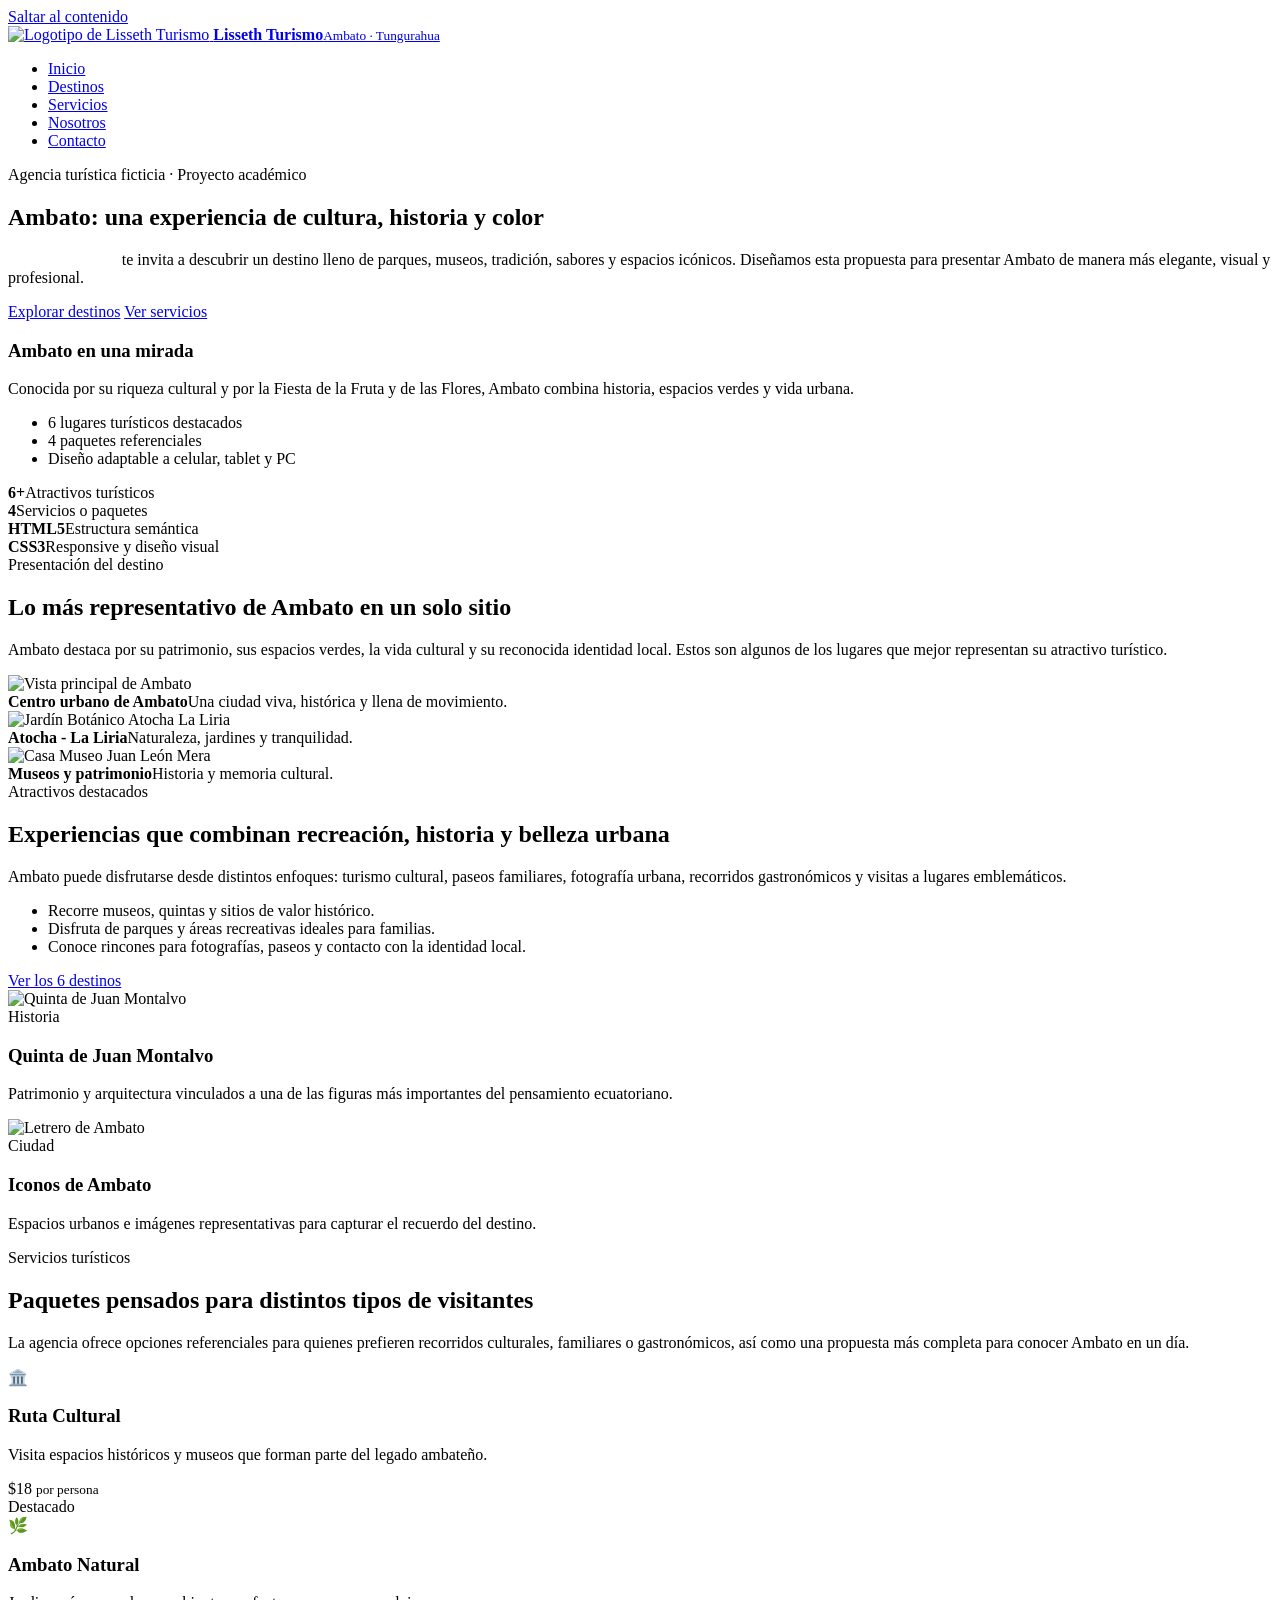
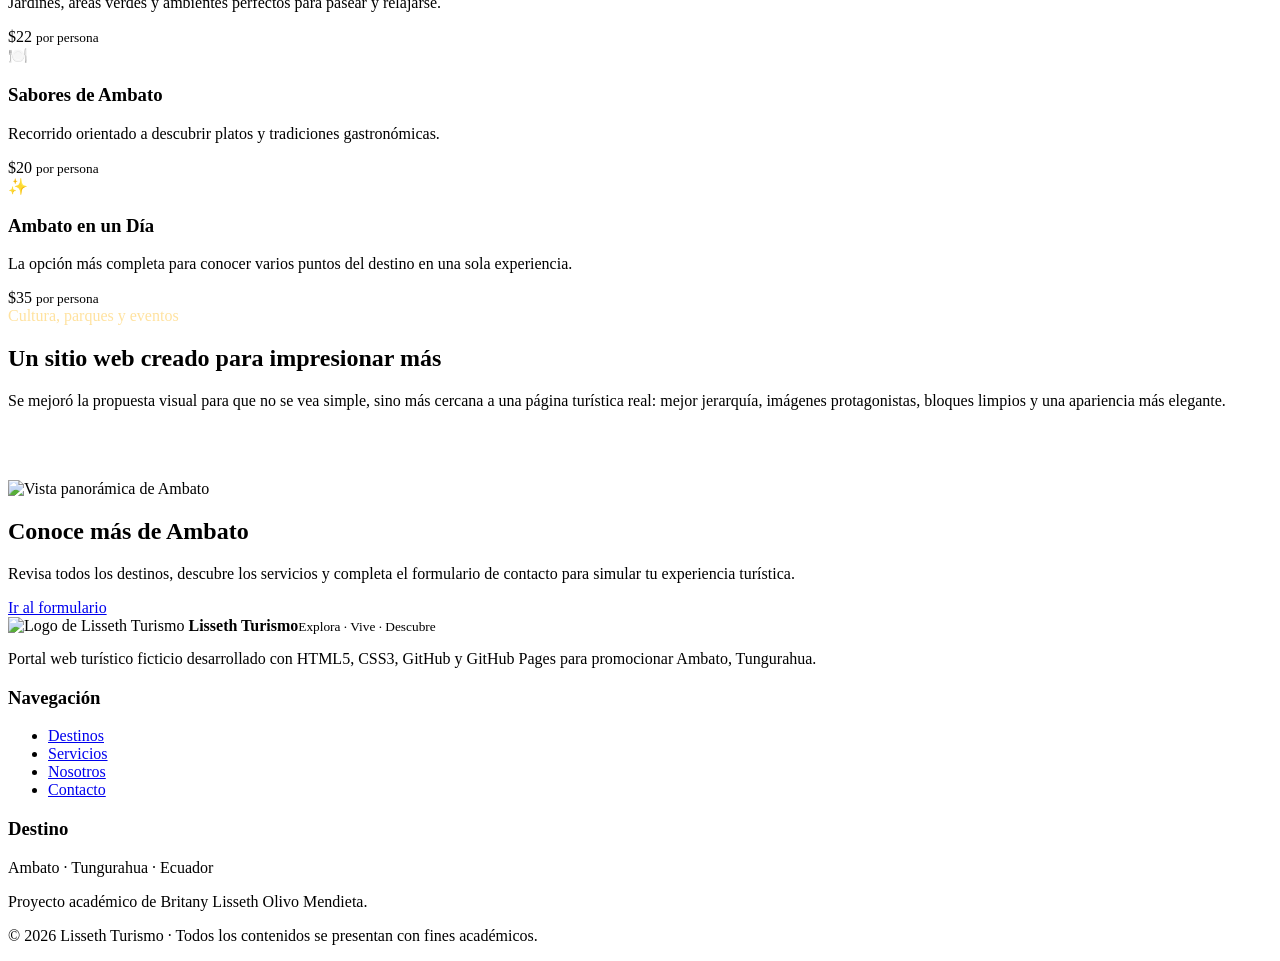
==== index.html @ 4e4e035d "Add files via upload" ====
<!DOCTYPE html>
<html lang="es">
<head>
  <meta charset="UTF-8">
  <meta name="viewport" content="width=device-width, initial-scale=1.0">
  <meta name="description" content="Lisseth Turismo, agencia turística ficticia enfocada en Ambato, Tungurahua. Explora cultura, parques, gastronomía, museos y eventos.">
  <title>Lisseth Turismo | Inicio</title>
  <link rel="icon" href="images/logo.png" type="image/png">
  <link rel="stylesheet" href="css/styles.css">
</head>
<body>
  <a class="skip-link" href="#contenido">Saltar al contenido</a>
  <header class="site-header">
    <div class="container navbar">
      <a class="brand" href="index.html" aria-label="Ir al inicio de Lisseth Turismo">
        <img src="images/logo.png" alt="Logotipo de Lisseth Turismo">
        <span><strong>Lisseth Turismo</strong><small>Ambato · Tungurahua</small></span>
      </a>
      <nav aria-label="Navegación principal">
        <ul class="nav-links">
          <li><a class="active" href="index.html">Inicio</a></li>
          <li><a href="destinos.html">Destinos</a></li>
          <li><a href="servicios.html">Servicios</a></li>
          <li><a href="nosotros.html">Nosotros</a></li>
          <li><a href="contacto.html">Contacto</a></li>
        </ul>
      </nav>
    </div>
  </header>

  <main id="contenido">
    <section class="hero-home">
      <div class="container hero-grid">
        <div>
          <span class="hero-badge">Agencia turística ficticia · Proyecto académico</span>
          <h1>Ambato: una experiencia de <span>cultura, historia y color</span></h1>
          <p><strong style="color:#fff;">Lisseth Turismo</strong> te invita a descubrir un destino lleno de parques, museos, tradición, sabores y espacios icónicos. Diseñamos esta propuesta para presentar Ambato de manera más elegante, visual y profesional.</p>
          <div class="hero-actions">
            <a class="btn btn-primary" href="destinos.html">Explorar destinos</a>
            <a class="btn btn-outline" href="servicios.html">Ver servicios</a>
          </div>
        </div>
        <aside class="hero-panel">
          <h3>Ambato en una mirada</h3>
          <p>Conocida por su riqueza cultural y por la Fiesta de la Fruta y de las Flores, Ambato combina historia, espacios verdes y vida urbana.</p>
          <ul>
            <li>6 lugares turísticos destacados</li>
            <li>4 paquetes referenciales</li>
            <li>Diseño adaptable a celular, tablet y PC</li>
          </ul>
        </aside>
      </div>
    </section>

    <section class="stats-wrap" aria-label="Resumen del destino">
      <div class="container stats-grid">
        <article class="stat-card"><strong>6+</strong><span>Atractivos turísticos</span></article>
        <article class="stat-card"><strong>4</strong><span>Servicios o paquetes</span></article>
        <article class="stat-card"><strong>HTML5</strong><span>Estructura semántica</span></article>
        <article class="stat-card"><strong>CSS3</strong><span>Responsive y diseño visual</span></article>
      </div>
    </section>

    <section class="section">
      <div class="container">
        <div class="section-heading">
          <span class="eyebrow">Presentación del destino</span>
          <h2>Lo más representativo de Ambato en un solo sitio</h2>
          <p class="lead">Ambato destaca por su patrimonio, sus espacios verdes, la vida cultural y su reconocida identidad local. Estos son algunos de los lugares que mejor representan su atractivo turístico.</p>
        </div>

        <div class="gallery-grid">
          <article class="gallery-tile large">
            <img src="images/hero.webp" alt="Vista principal de Ambato">
            <div class="overlay"><strong>Centro urbano de Ambato</strong><span>Una ciudad viva, histórica y llena de movimiento.</span></div>
          </article>
          <article class="gallery-tile">
            <img src="images/destino1.webp" alt="Jardín Botánico Atocha La Liria">
            <div class="overlay"><strong>Atocha - La Liria</strong><span>Naturaleza, jardines y tranquilidad.</span></div>
          </article>
          <article class="gallery-tile">
            <img src="images/destino2.webp" alt="Casa Museo Juan León Mera">
            <div class="overlay"><strong>Museos y patrimonio</strong><span>Historia y memoria cultural.</span></div>
          </article>
        </div>
      </div>
    </section>

    <section class="section section-soft">
      <div class="container two-col">
        <div>
          <span class="eyebrow">Atractivos destacados</span>
          <h2>Experiencias que combinan recreación, historia y belleza urbana</h2>
          <p class="lead">Ambato puede disfrutarse desde distintos enfoques: turismo cultural, paseos familiares, fotografía urbana, recorridos gastronómicos y visitas a lugares emblemáticos.</p>
          <ul class="check-list">
            <li>Recorre museos, quintas y sitios de valor histórico.</li>
            <li>Disfruta de parques y áreas recreativas ideales para familias.</li>
            <li>Conoce rincones para fotografías, paseos y contacto con la identidad local.</li>
          </ul>
          <a class="btn btn-navy" href="destinos.html">Ver los 6 destinos</a>
        </div>
        <div class="grid-3" style="grid-template-columns:1fr; gap:18px;">
          <article class="card destination-card">
            <div class="card-image"><img src="images/destino3.webp" alt="Quinta de Juan Montalvo"></div>
            <div class="card-content"><span class="card-tag">Historia</span><h3>Quinta de Juan Montalvo</h3><p>Patrimonio y arquitectura vinculados a una de las figuras más importantes del pensamiento ecuatoriano.</p></div>
          </article>
          <article class="card destination-card">
            <div class="card-image"><img src="images/destino6.webp" alt="Letrero de Ambato"></div>
            <div class="card-content"><span class="card-tag">Ciudad</span><h3>Iconos de Ambato</h3><p>Espacios urbanos e imágenes representativas para capturar el recuerdo del destino.</p></div>
          </article>
        </div>
      </div>
    </section>

    <section class="section section-light">
      <div class="container">
        <div class="section-heading">
          <span class="eyebrow">Servicios turísticos</span>
          <h2>Paquetes pensados para distintos tipos de visitantes</h2>
          <p class="lead">La agencia ofrece opciones referenciales para quienes prefieren recorridos culturales, familiares o gastronómicos, así como una propuesta más completa para conocer Ambato en un día.</p>
        </div>
        <div class="grid-4">
          <article class="service-card">
            <div class="feature-icon">🏛️</div>
            <h3>Ruta Cultural</h3>
            <p>Visita espacios históricos y museos que forman parte del legado ambateño.</p>
            <div class="price">$18 <small>por persona</small></div>
          </article>
          <article class="service-card featured">
            <span class="popular">Destacado</span>
            <div class="feature-icon">🌿</div>
            <h3>Ambato Natural</h3>
            <p>Jardines, áreas verdes y ambientes perfectos para pasear y relajarse.</p>
            <div class="price">$22 <small>por persona</small></div>
          </article>
          <article class="service-card">
            <div class="feature-icon">🍽️</div>
            <h3>Sabores de Ambato</h3>
            <p>Recorrido orientado a descubrir platos y tradiciones gastronómicas.</p>
            <div class="price">$20 <small>por persona</small></div>
          </article>
          <article class="service-card">
            <div class="feature-icon">✨</div>
            <h3>Ambato en un Día</h3>
            <p>La opción más completa para conocer varios puntos del destino en una sola experiencia.</p>
            <div class="price">$35 <small>por persona</small></div>
          </article>
        </div>
      </div>
    </section>

    <section class="section">
      <div class="container two-col">
        <div class="promo-panel">
          <span class="eyebrow" style="color:#ffe29f;">Cultura, parques y eventos</span>
          <h2>Un sitio web creado para impresionar más</h2>
          <p>Se mejoró la propuesta visual para que no se vea simple, sino más cercana a una página turística real: mejor jerarquía, imágenes protagonistas, bloques limpios y una apariencia más elegante.</p>
          <ul class="check-list" style="margin-bottom:0;">
            <li style="color:#fff;">Menos figuras redondeadas y más limpieza visual.</li>
            <li style="color:#fff;">Secciones más serias y profesionales.</li>
            <li style="color:#fff;">Mejor protagonismo de las fotografías reales.</li>
          </ul>
        </div>
        <div class="media-panel">
          <img src="images/destino5.webp" alt="Vista panorámica de Ambato">
        </div>
      </div>
    </section>

    <section class="cta">
      <div class="container">
        <div class="cta-box">
          <div>
            <h2>Conoce más de Ambato</h2>
            <p>Revisa todos los destinos, descubre los servicios y completa el formulario de contacto para simular tu experiencia turística.</p>
          </div>
          <a class="btn btn-primary" href="contacto.html">Ir al formulario</a>
        </div>
      </div>
    </section>
  </main>

  <footer class="site-footer">
    <div class="container">
      <div class="footer-grid">
        <div>
          <div class="footer-brand">
            <img src="images/logo.png" alt="Logo de Lisseth Turismo">
            <span><strong>Lisseth Turismo</strong><small>Explora · Vive · Descubre</small></span>
          </div>
          <p style="margin-top:15px;">Portal web turístico ficticio desarrollado con HTML5, CSS3, GitHub y GitHub Pages para promocionar Ambato, Tungurahua.</p>
        </div>
        <div>
          <h3>Navegación</h3>
          <ul class="footer-links">
            <li><a href="destinos.html">Destinos</a></li>
            <li><a href="servicios.html">Servicios</a></li>
            <li><a href="nosotros.html">Nosotros</a></li>
            <li><a href="contacto.html">Contacto</a></li>
          </ul>
        </div>
        <div>
          <h3>Destino</h3>
          <p>Ambato · Tungurahua · Ecuador</p>
          <p style="margin-top:10px;">Proyecto académico de Britany Lisseth Olivo Mendieta.</p>
        </div>
      </div>
      <p class="copyright">© 2026 Lisseth Turismo · Todos los contenidos se presentan con fines académicos.</p>
    </div>
  </footer>
</body>
</html>
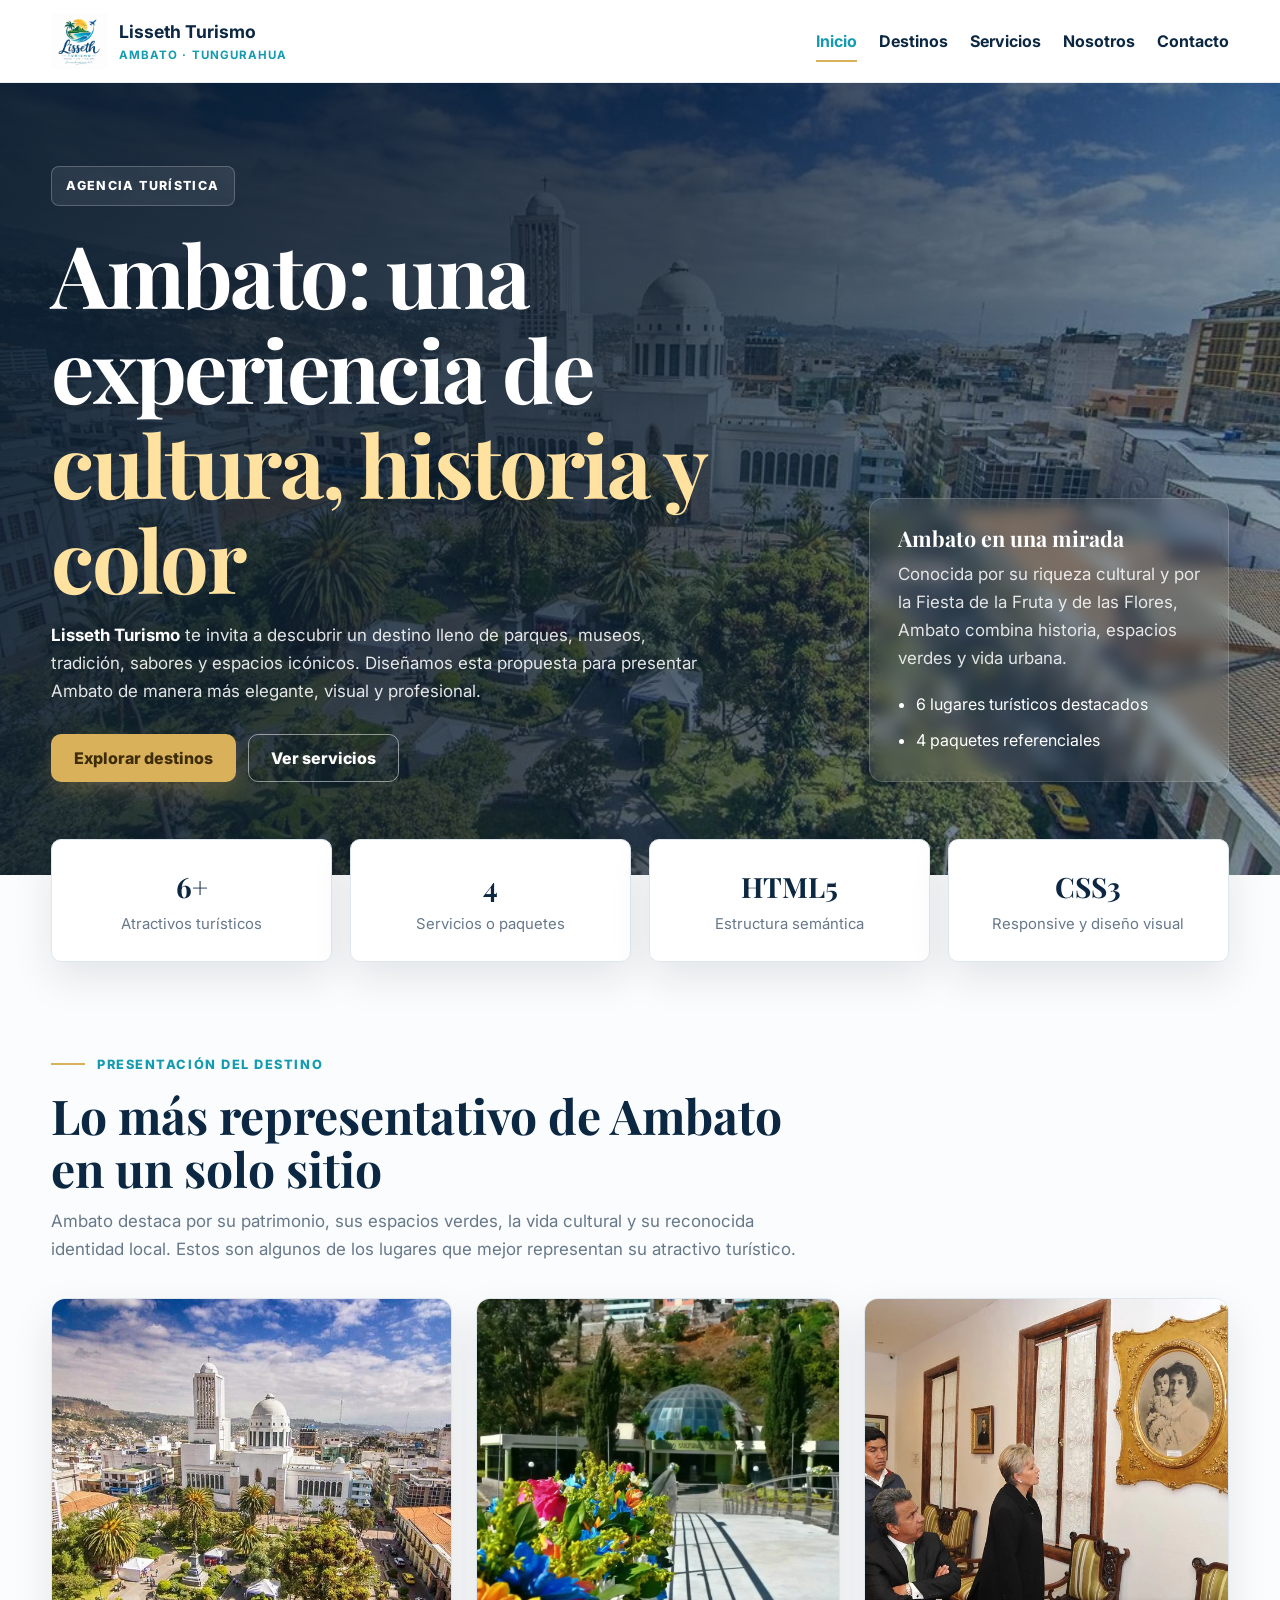
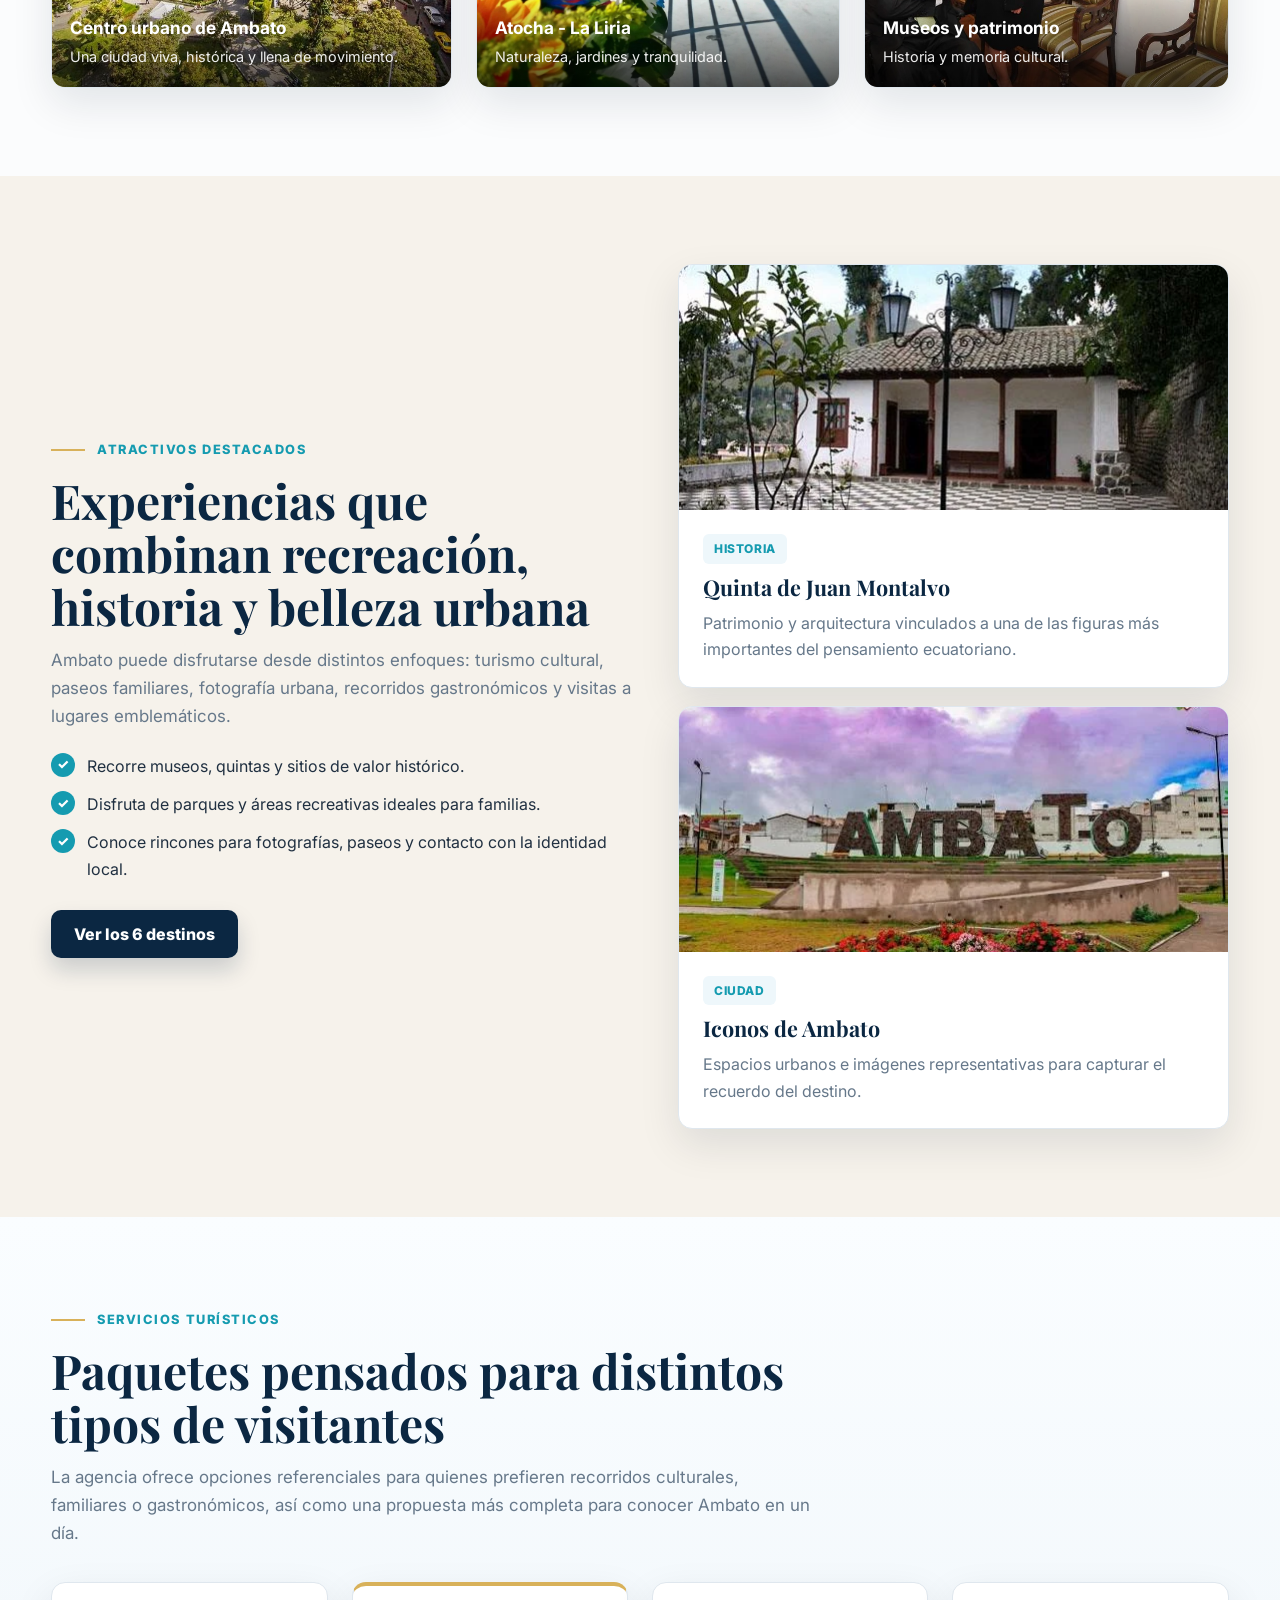
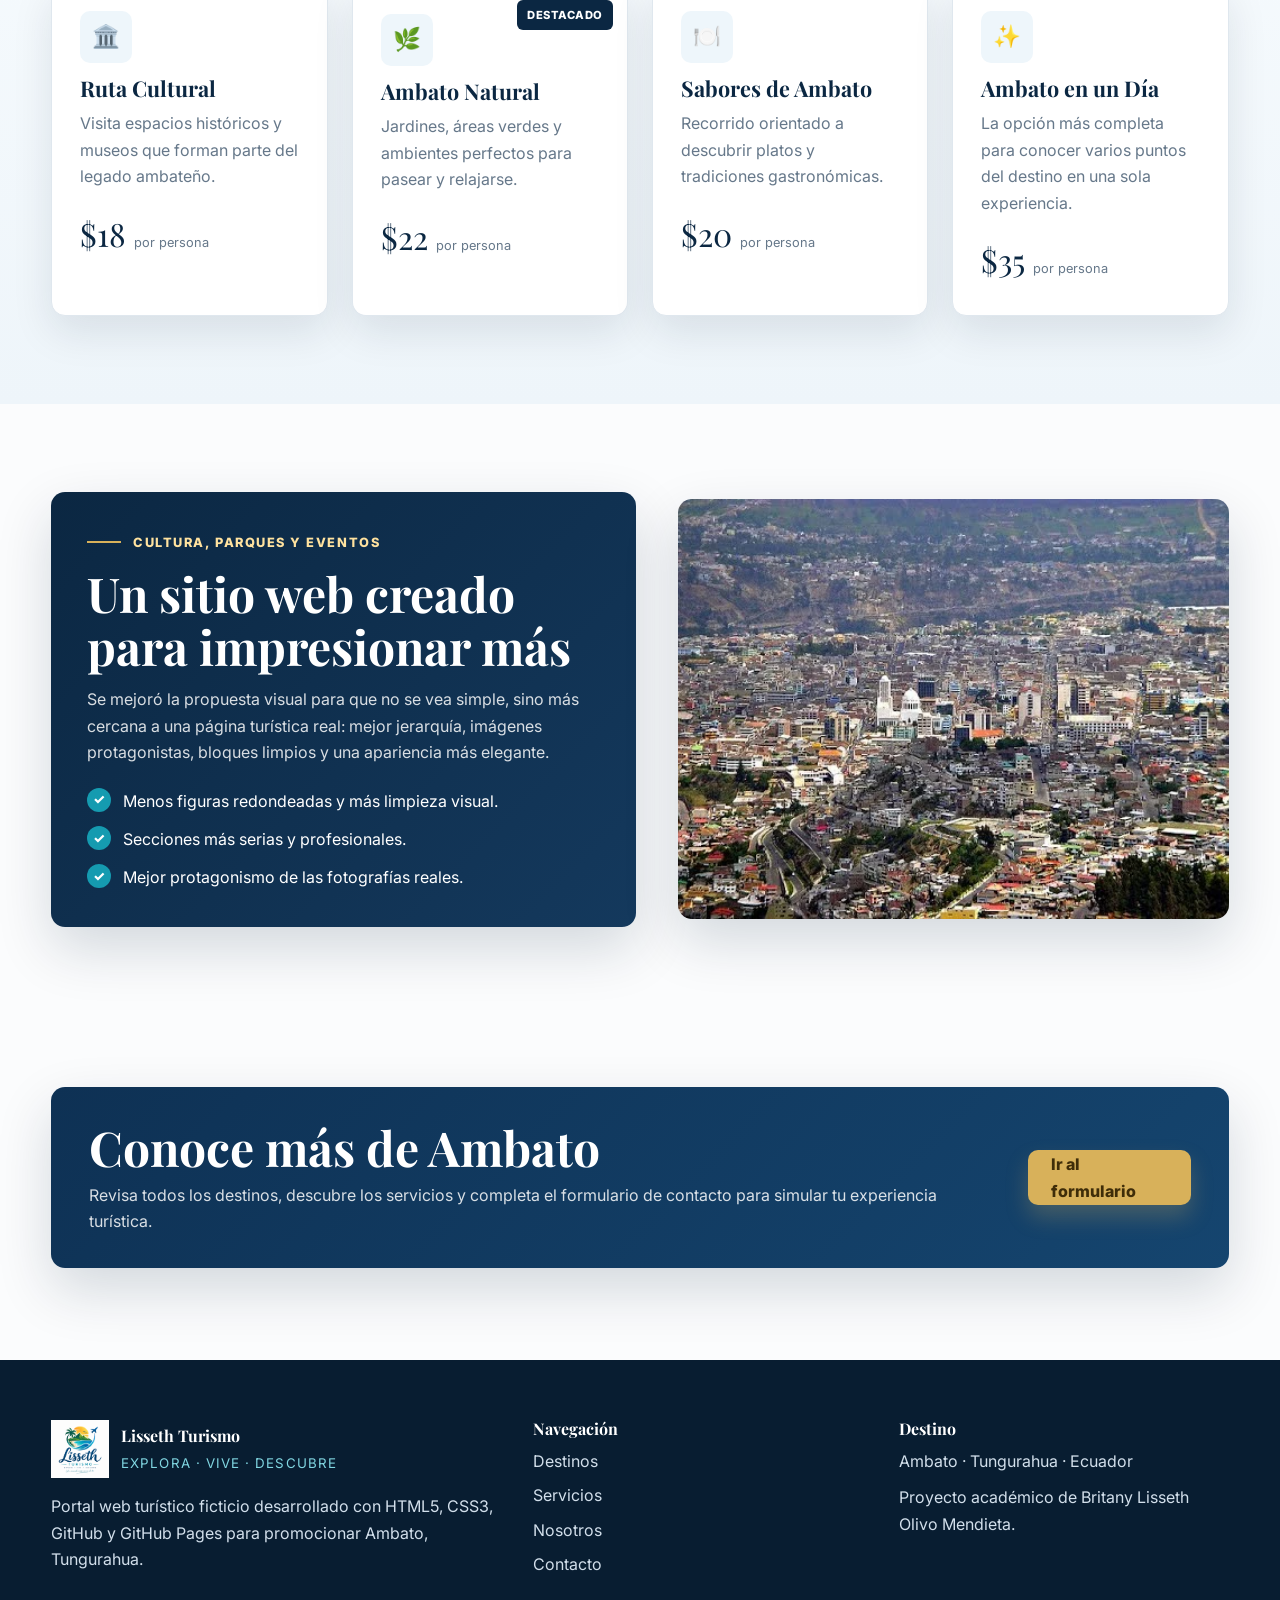
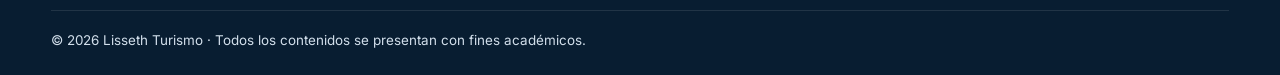
==== commit d53c3585: "Update index.html" ====
--- a/index.html
+++ b/index.html
@@ -32,7 +32,7 @@
     <section class="hero-home">
       <div class="container hero-grid">
         <div>
-          <span class="hero-badge">Agencia turística ficticia · Proyecto académico</span>
+          <span class="hero-badge">Agencia turística </span>
           <h1>Ambato: una experiencia de <span>cultura, historia y color</span></h1>
           <p><strong style="color:#fff;">Lisseth Turismo</strong> te invita a descubrir un destino lleno de parques, museos, tradición, sabores y espacios icónicos. Diseñamos esta propuesta para presentar Ambato de manera más elegante, visual y profesional.</p>
           <div class="hero-actions">
@@ -46,7 +46,6 @@
           <ul>
             <li>6 lugares turísticos destacados</li>
             <li>4 paquetes referenciales</li>
-            <li>Diseño adaptable a celular, tablet y PC</li>
           </ul>
         </aside>
       </div>
--- a/css/styles.css
+++ b/css/styles.css
@@ -0,0 +1,259 @@
+@import url('https://fonts.googleapis.com/css2?family=Inter:wght@400;500;600;700;800&family=Playfair+Display:wght@600;700;800&display=swap');
+
+:root{
+  --navy:#0b2742;
+  --navy-2:#14395d;
+  --teal:#159bb0;
+  --gold:#d8b15a;
+  --sand:#f6f2eb;
+  --white:#ffffff;
+  --text:#203041;
+  --muted:#66788a;
+  --line:#dfe7ee;
+  --shadow:0 16px 40px rgba(7, 30, 53, .10);
+  --shadow-lg:0 22px 55px rgba(7, 30, 53, .16);
+  --radius:14px;
+  --radius-sm:10px;
+  --max:1180px;
+}
+
+*{margin:0;padding:0;box-sizing:border-box}
+html{scroll-behavior:smooth}
+body{
+  font-family:'Inter',Arial,sans-serif;
+  color:var(--text);
+  background:#fbfcfd;
+  line-height:1.65;
+  overflow-x:hidden;
+}
+img{width:100%;display:block;object-fit:cover}
+a{text-decoration:none;color:inherit}
+ul{padding-left:1.15rem}
+p{color:var(--muted)}
+h1,h2,h3,h4{font-family:'Playfair Display',serif;color:var(--navy);line-height:1.1}
+h1{font-size:clamp(2.9rem,7vw,5.4rem)}
+h2{font-size:clamp(2rem,4vw,3rem);margin-bottom:14px}
+h3{font-size:1.35rem;margin-bottom:10px}
+
+.container{width:min(92%,var(--max));margin:0 auto}
+.section{padding:88px 0}
+.section-soft{background:var(--sand)}
+.section-light{background:linear-gradient(180deg,#fafdff,#eef5fa)}
+.section-heading{max-width:760px;margin-bottom:34px}
+.eyebrow{
+  display:inline-block;
+  color:var(--teal);
+  font-size:.8rem;
+  letter-spacing:.12em;
+  text-transform:uppercase;
+  font-weight:800;
+  margin-bottom:14px;
+  position:relative;
+  padding-left:46px;
+}
+.eyebrow::before{
+  content:"";
+  position:absolute;
+  left:0;top:50%;transform:translateY(-50%);
+  width:34px;height:2px;background:var(--gold);
+}
+.lead{font-size:1.06rem;max-width:760px}
+.skip-link{position:absolute;left:-9999px;top:10px;z-index:10000;background:var(--gold);padding:10px 14px;border-radius:8px;font-weight:700;color:#3f2d09}
+.skip-link:focus{left:10px}
+
+.site-header{
+  position:sticky;top:0;z-index:1000;
+  background:rgba(255,255,255,.92);
+  backdrop-filter:blur(10px);
+  border-bottom:1px solid rgba(11,39,66,.08);
+}
+.navbar{min-height:82px;display:flex;align-items:center;justify-content:space-between;gap:20px}
+.brand{display:flex;align-items:center;gap:12px}
+.brand img{width:56px;height:56px;object-fit:contain}
+.brand strong{display:block;font-size:1.1rem;color:var(--navy)}
+.brand small{display:block;color:var(--teal);font-size:.72rem;letter-spacing:.09em;text-transform:uppercase;font-weight:700}
+.nav-links{list-style:none;padding-left:0;display:flex;align-items:center;gap:22px}
+.nav-links a{font-weight:700;color:var(--navy);padding:6px 0;position:relative;transition:.2s ease}
+.nav-links a::after{
+  content:"";position:absolute;left:0;bottom:-5px;width:0;height:2px;background:var(--gold);transition:.25s ease
+}
+.nav-links a:hover::after,.nav-links a.active::after{width:100%}
+.nav-links a:hover,.nav-links a.active{color:var(--teal)}
+
+.btn{
+  display:inline-flex;align-items:center;justify-content:center;min-height:48px;padding:0 22px;border-radius:10px;font-weight:800;border:1px solid transparent;cursor:pointer;transition:.25s ease
+}
+.btn:hover{transform:translateY(-2px)}
+.btn-primary{background:var(--gold);color:#3f2d09;box-shadow:0 12px 22px rgba(216,177,90,.25)}
+.btn-outline{border-color:rgba(255,255,255,.5);color:#fff;background:transparent}
+.btn-outline:hover{background:rgba(255,255,255,.08)}
+.btn-navy{background:var(--navy);color:#fff;box-shadow:0 12px 22px rgba(11,39,66,.18)}
+.btn-navy:hover{background:var(--navy-2)}
+
+a:focus-visible,button:focus-visible,input:focus-visible,select:focus-visible,textarea:focus-visible{
+  outline:3px solid rgba(216,177,90,.45);outline-offset:2px
+}
+
+.hero-home{
+  color:#fff;
+  min-height:88vh;
+  display:grid;align-items:center;
+  background:
+   linear-gradient(110deg, rgba(8,27,46,.92), rgba(8,27,46,.78) 46%, rgba(12,68,104,.38)),
+   url('../images/hero.webp') center/cover no-repeat;
+}
+.hero-grid{
+  display:grid;grid-template-columns:1.15fr .85fr;gap:34px;align-items:end;
+  padding:80px 0 90px
+}
+.hero-badge{
+  display:inline-block;padding:9px 14px;border:1px solid rgba(255,255,255,.22);background:rgba(255,255,255,.08);font-size:.78rem;font-weight:800;text-transform:uppercase;letter-spacing:.11em;margin-bottom:20px;border-radius:8px
+}
+.hero-home h1{color:#fff;margin-bottom:16px;letter-spacing:-.03em}
+.hero-home h1 span{color:#ffe29f}
+.hero-home p{color:rgba(255,255,255,.88);max-width:670px;font-size:1.06rem}
+.hero-actions{display:flex;gap:12px;flex-wrap:wrap;margin-top:28px}
+.hero-panel{
+  justify-self:end;max-width:360px;padding:28px;border:1px solid rgba(255,255,255,.16);background:rgba(255,255,255,.08);backdrop-filter:blur(8px);border-radius:var(--radius);box-shadow:var(--shadow-lg)
+}
+.hero-panel h3{color:#fff}
+.hero-panel p{color:rgba(255,255,255,.85)}
+.hero-panel ul{margin-top:18px;color:#fff}
+.hero-panel li+li{margin-top:10px}
+
+.stats-wrap{margin-top:-36px;position:relative;z-index:5}
+.stats-grid{display:grid;grid-template-columns:repeat(4,1fr);gap:18px}
+.stat-card{
+  background:#fff;border:1px solid var(--line);padding:24px 18px;box-shadow:var(--shadow);border-radius:var(--radius-sm);text-align:center
+}
+.stat-card strong{display:block;font-family:'Playfair Display',serif;color:var(--navy);font-size:1.75rem}
+.stat-card span{font-size:.93rem;color:var(--muted)}
+
+.grid-3,.grid-4,.feature-grid,.info-grid,.value-grid,.gallery-grid{display:grid;gap:24px}
+.grid-3{grid-template-columns:repeat(3,1fr)}
+.grid-4{grid-template-columns:repeat(4,1fr)}
+.feature-grid{grid-template-columns:repeat(3,1fr)}
+.info-grid{grid-template-columns:repeat(3,1fr)}
+.value-grid{grid-template-columns:repeat(4,1fr)}
+.gallery-grid{grid-template-columns:1.1fr 1fr 1fr}
+
+.card,.service-card,.info-card,.value-card,.quote-card,.gallery-tile,.form-card{
+  background:#fff;border:1px solid var(--line);box-shadow:var(--shadow);border-radius:var(--radius)
+}
+.destination-card{overflow:hidden;transition:.28s ease}
+.destination-card:hover,.service-card:hover,.info-card:hover,.value-card:hover{transform:translateY(-6px);box-shadow:var(--shadow-lg)}
+.card-image{height:245px;overflow:hidden;position:relative;background:#dbe7ef}
+.card-image img{height:100%;transition:transform .45s ease}
+.destination-card:hover .card-image img{transform:scale(1.06)}
+.card-content{padding:24px}
+.card-tag{
+  display:inline-block;padding:5px 11px;background:#eef7fb;color:var(--teal);font-size:.75rem;font-weight:800;letter-spacing:.05em;text-transform:uppercase;border-radius:6px;margin-bottom:12px
+}
+.card-meta{margin-top:16px;padding-top:16px;border-top:1px dashed #ccd9e4;font-size:.92rem;color:var(--muted)}
+.card-meta strong{color:var(--navy)}
+
+.two-col{display:grid;grid-template-columns:1.03fr .97fr;gap:42px;align-items:center}
+.media-panel,.promo-panel{border-radius:var(--radius);overflow:hidden;box-shadow:var(--shadow-lg)}
+.media-panel img{height:100%;min-height:420px}
+.promo-panel{padding:36px;background:linear-gradient(135deg,var(--navy),var(--navy-2));color:#fff;border:0}
+.promo-panel h2,.promo-panel h3{color:#fff}
+.promo-panel p{color:rgba(255,255,255,.84)}
+.check-list{list-style:none;padding-left:0;display:grid;gap:12px;margin:22px 0 28px}
+.check-list li{display:flex;gap:12px;align-items:flex-start}
+.check-list li::before{content:'✓';width:24px;height:24px;flex:0 0 24px;border-radius:50%;display:grid;place-items:center;background:var(--teal);color:#fff;font-size:.85rem;font-weight:800}
+
+.feature-card{padding:26px}
+.feature-icon{width:52px;height:52px;border-radius:10px;display:grid;place-items:center;background:#eef6fb;font-size:1.4rem;margin-bottom:14px}
+.service-card{padding:28px;position:relative}
+.service-card.featured{border-top:4px solid var(--gold)}
+.popular{position:absolute;top:14px;right:14px;background:var(--navy);color:#fff;font-size:.7rem;font-weight:800;padding:6px 10px;border-radius:6px;letter-spacing:.05em;text-transform:uppercase}
+.price{margin-top:18px;font-family:'Playfair Display',serif;font-size:2rem;color:var(--navy)}
+.price small{font-family:'Inter',sans-serif;color:var(--muted);font-size:.8rem}
+.service-card ul{margin-top:16px;color:var(--muted)}
+
+.gallery-tile{overflow:hidden;position:relative;min-height:240px}
+.gallery-tile.large{min-height:390px}
+.gallery-tile img{height:100%}
+.gallery-tile .overlay{
+  position:absolute;left:0;right:0;bottom:0;padding:18px;background:linear-gradient(180deg,rgba(0,0,0,0),rgba(0,0,0,.66));color:#fff
+}
+.gallery-tile .overlay strong{display:block;font-size:1.08rem}
+.gallery-tile .overlay span{font-size:.9rem;opacity:.92}
+
+.highlight-band{padding:30px 32px;border-left:5px solid var(--gold);background:#fff;box-shadow:var(--shadow);border-radius:0 var(--radius) var(--radius) 0}
+.highlight-band h3{margin-bottom:8px}
+
+.page-hero{
+  color:#fff;padding:104px 0 84px;
+  background:linear-gradient(110deg, rgba(8,27,46,.92), rgba(12,57,92,.76)), url('../images/hero.webp') center/cover no-repeat
+}
+.page-hero h1{color:#fff}
+.page-hero p{max-width:720px;color:rgba(255,255,255,.86)}
+.breadcrumb{color:#ffd98a;font-size:.9rem;font-weight:700;margin-bottom:12px}
+
+.info-card,.value-card{padding:24px}
+.info-card strong,.value-card strong{display:block;color:var(--navy);margin-bottom:7px;font-size:1.02rem}
+.quote-card{padding:34px;background:linear-gradient(135deg,var(--navy),var(--navy-2));border:0}
+.quote-card h2{color:#fff}
+.quote-card p{color:rgba(255,255,255,.86)}
+
+.contact-layout{display:grid;grid-template-columns:.8fr 1.2fr;gap:30px;align-items:start}
+.contact-panel{padding:34px;background:linear-gradient(135deg,var(--navy),var(--navy-2));color:#fff;border-radius:var(--radius);box-shadow:var(--shadow-lg)}
+.contact-panel h2{color:#fff}
+.contact-panel p{color:rgba(255,255,255,.84)}
+.contact-row{padding-top:18px;margin-top:18px;border-top:1px solid rgba(255,255,255,.16)}
+.contact-row strong{display:block;color:#ffde98;margin-bottom:4px}
+.form-card{padding:34px}
+.form-grid{display:grid;grid-template-columns:1fr 1fr;gap:18px}
+.form-group{display:flex;flex-direction:column;gap:8px}
+.form-group.full{grid-column:1 / -1}
+label{font-weight:700;color:var(--navy);font-size:.94rem}
+input,select,textarea{
+  width:100%;padding:13px 14px;border:1px solid #cfdbe5;border-radius:10px;background:#fff;color:var(--text);font:inherit;transition:.2s ease
+}
+input:hover,select:hover,textarea:hover{border-color:#9bb3c6}
+input:focus,select:focus,textarea:focus{outline:none;border-color:var(--teal);box-shadow:0 0 0 4px rgba(21,155,176,.12)}
+textarea{min-height:140px;resize:vertical}
+.form-note{font-size:.85rem;color:var(--muted);margin:14px 0 20px}
+
+.cta{padding:72px 0}
+.cta-box{
+  display:flex;align-items:center;justify-content:space-between;gap:24px;padding:34px 38px;border-radius:var(--radius);background:linear-gradient(135deg,#0e3154,#15456f);color:#fff;box-shadow:var(--shadow-lg)
+}
+.cta-box h2{color:#fff;margin-bottom:8px}
+.cta-box p{color:rgba(255,255,255,.84)}
+
+.site-footer{margin-top:20px;padding:60px 0 24px;background:#081d31;color:#d2dfeb}
+.footer-grid{display:grid;grid-template-columns:1.35fr 1fr 1fr;gap:36px}
+.footer-brand{display:flex;align-items:center;gap:12px}
+.footer-brand img{width:58px;height:58px;object-fit:contain}
+.footer-brand strong{display:block;color:#fff;font-family:'Playfair Display',serif}
+.footer-brand small{color:#81d7e2;text-transform:uppercase;letter-spacing:.08em}
+.site-footer h3{color:#fff;font-size:1rem;margin-bottom:10px}
+.footer-links{list-style:none;padding-left:0;display:grid;gap:8px}
+.footer-links a,.site-footer p{color:#d2dfeb}
+.footer-links a:hover{color:#ffe29f}
+.copyright{margin-top:32px;padding-top:18px;border-top:1px solid rgba(255,255,255,.1);font-size:.84rem;color:#9fb4c7}
+
+@media (max-width:980px){
+  .navbar{flex-direction:column;align-items:flex-start;padding:14px 0}
+  .nav-links{flex-wrap:wrap;gap:14px}
+  .hero-grid,.two-col,.contact-layout,.cta-box{grid-template-columns:1fr}
+  .hero-panel{justify-self:stretch;max-width:none}
+  .grid-3,.grid-4,.feature-grid,.info-grid,.value-grid,.gallery-grid,.stats-grid{grid-template-columns:repeat(2,1fr)}
+  .footer-grid{grid-template-columns:1fr 1fr}
+}
+@media (max-width:650px){
+  .section{padding:68px 0}
+  .nav-links{display:grid;grid-template-columns:1fr 1fr;width:100%;gap:10px}
+  .nav-links a{padding:10px;border:1px solid rgba(11,39,66,.08);background:#fff}
+  .nav-links a::after{display:none}
+  .hero-home{min-height:auto}
+  .hero-grid{padding:56px 0 78px}
+  .hero-actions .btn,.cta-box .btn{width:100%}
+  .grid-3,.grid-4,.feature-grid,.info-grid,.value-grid,.gallery-grid,.stats-grid,.form-grid,.footer-grid{grid-template-columns:1fr}
+  .card-image{height:220px}
+  .media-panel img{min-height:310px}
+  .form-group.full{grid-column:auto}
+  .form-card,.contact-panel,.promo-panel,.cta-box{padding:24px}
+}
